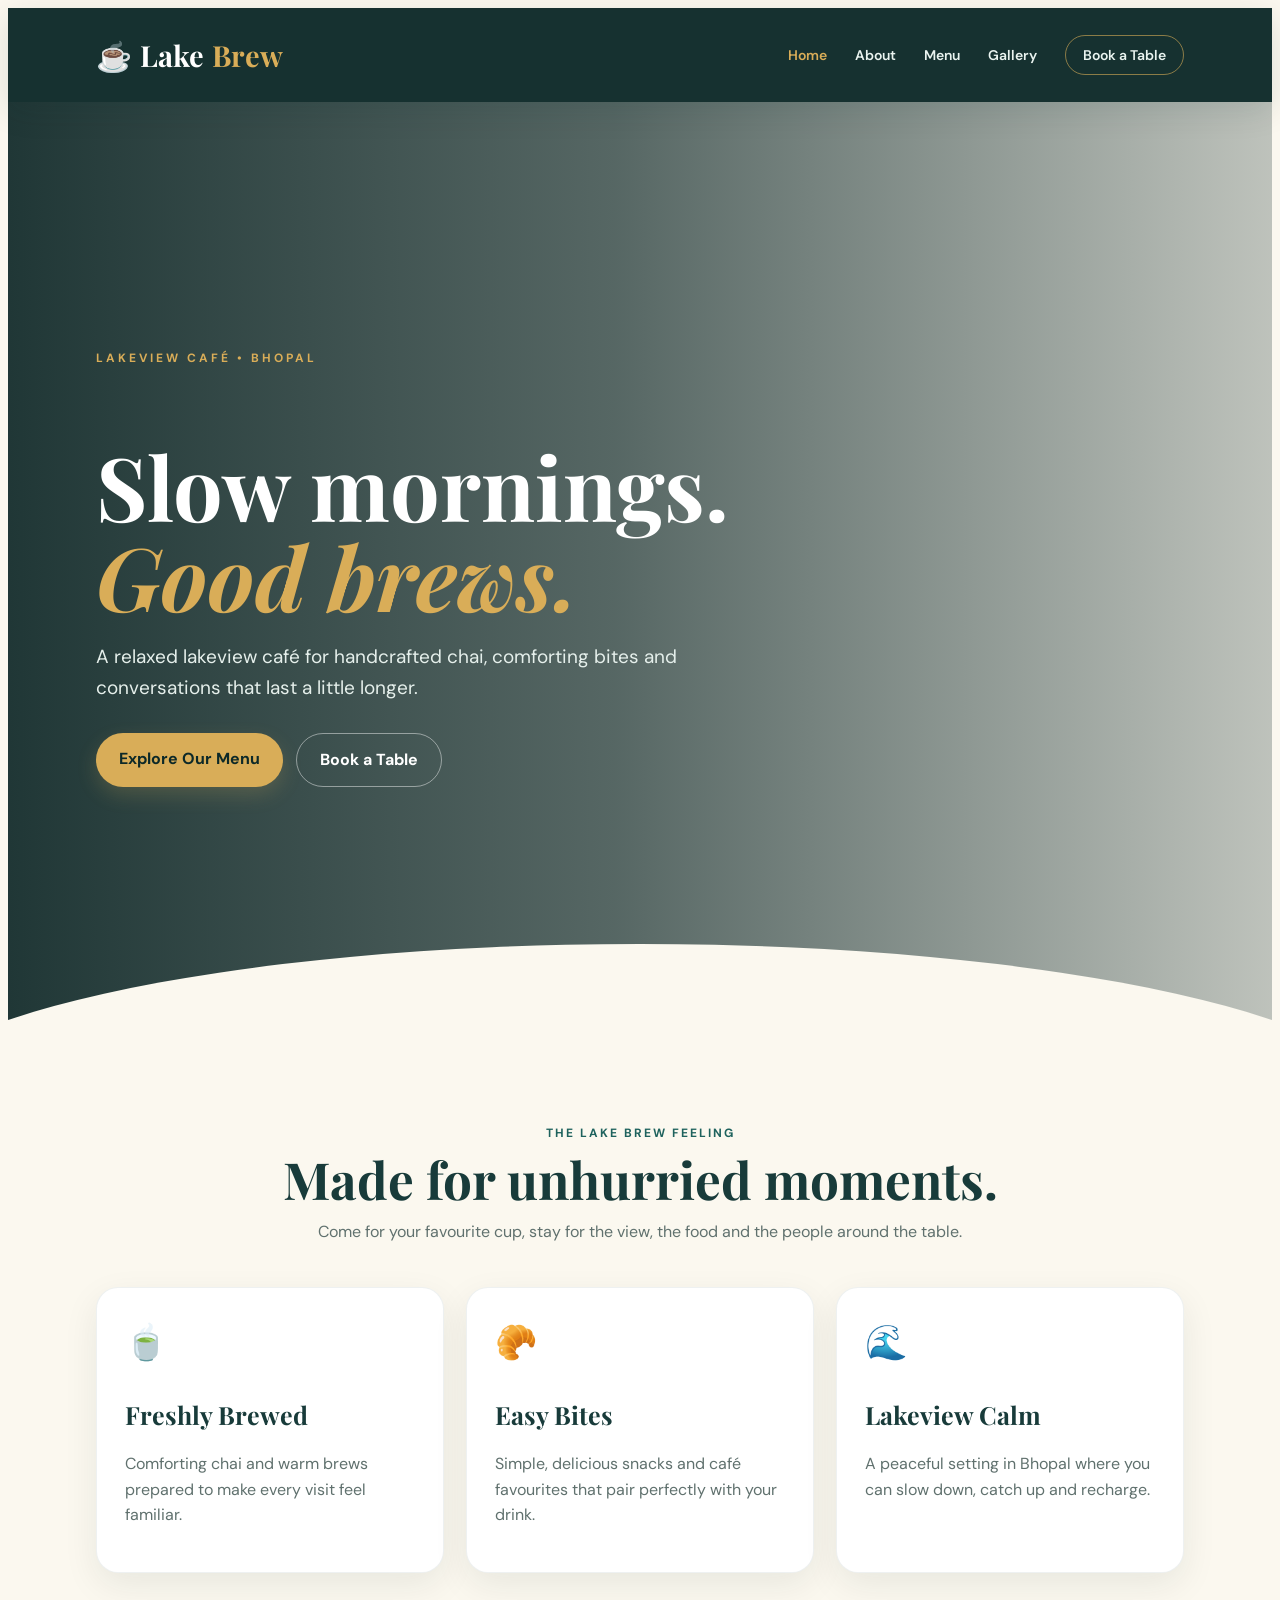
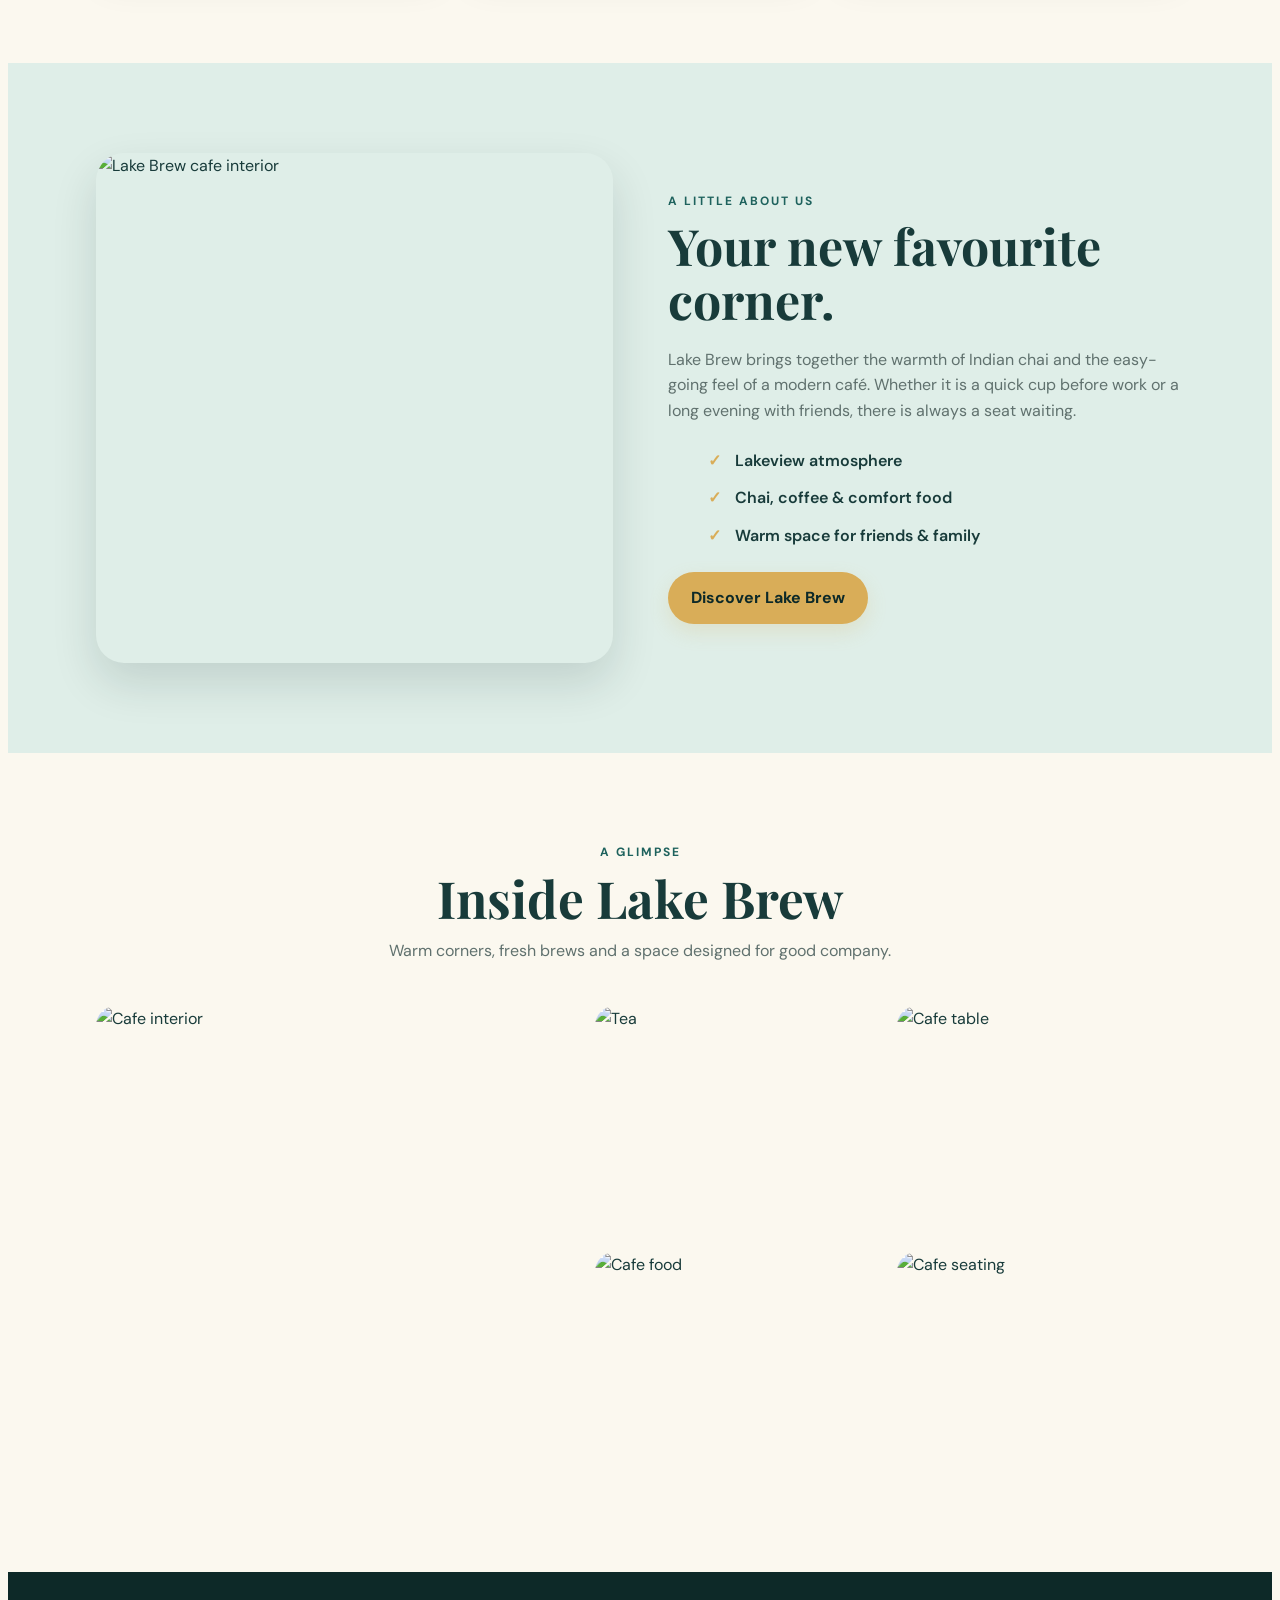
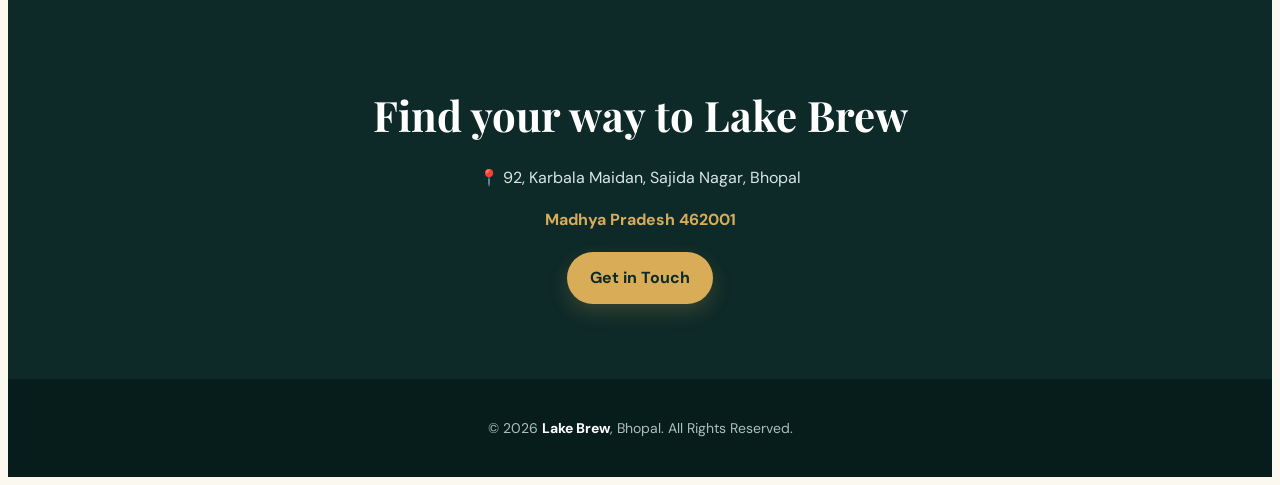
==== index.html @ 7041445d "Add files via upload" ====
<!DOCTYPE html> <html lang="en"> <head> <meta charset="UTF-8"> <meta name="viewport" content="width=device-width, initial-scale=1.0">
<title>Lake Brew | Bhopal</title>

<link rel="stylesheet" href="styles.css">

</head> <body>
<header>

    <a class="logo" href="index.html">
        ☕ Lake <span>Brew</span>
    </a>

    <nav>
        <ul>

            <li>
                <a class="active" href="index.html">
                    Home
                </a>
            </li>

            <li>
                <a href="about.html">
                    About
                </a>
            </li>

            <li>
                <a href="menu.html">
                    Menu
                </a>
            </li>

            <li>
                <a href="gallery.html">
                    Gallery
                </a>
            </li>

            <li>
                <a class="nav-cta" href="contact.html">
                    Book a Table
                </a>
            </li>

        </ul>
    </nav>

</header>


<!-- HERO SECTION -->

<section class="hero">

    <div class="hero-inner">

        <div class="eyebrow">
            Lakeview Café • Bhopal
        </div>

        <h1>
            Slow mornings.<br>
            <span>Good brews.</span>
        </h1>

        <p>
            A relaxed lakeview café for handcrafted chai,
            comforting bites and conversations that last
            a little longer.
        </p>

        <div class="actions">

            <a class="btn" href="menu.html">
                Explore Our Menu
            </a>

            <a class="btn secondary" href="contact.html">
                Book a Table
            </a>

        </div>

    </div>

</section>


<!-- FEATURES SECTION -->

<section class="section">

    <div class="section-head">

        <div class="kicker">
            The Lake Brew feeling
        </div>

        <h2>
            Made for unhurried moments.
        </h2>

        <p>
            Come for your favourite cup, stay for the view,
            the food and the people around the table.
        </p>

    </div>


    <div class="cards">

        <div class="card">

            <div class="icon">
                🍵
            </div>

            <h3>
                Freshly Brewed
            </h3>

            <p>
                Comforting chai and warm brews prepared
                to make every visit feel familiar.
            </p>

        </div>


        <div class="card">

            <div class="icon">
                🥐
            </div>

            <h3>
                Easy Bites
            </h3>

            <p>
                Simple, delicious snacks and café favourites
                that pair perfectly with your drink.
            </p>

        </div>


        <div class="card">

            <div class="icon">
                🌊
            </div>

            <h3>
                Lakeview Calm
            </h3>

            <p>
                A peaceful setting in Bhopal where you can
                slow down, catch up and recharge.
            </p>

        </div>

    </div>

</section>


<!-- ABOUT SECTION -->

<section class="section alt">

    <div class="split">

        <img
            class="split-img"
            src="https://images.unsplash.com/photo-1501339847302-ac426a4a7cbb?auto=format&fit=crop&w=1200&q=90"
            alt="Lake Brew cafe interior"
        >

        <div>

            <div class="kicker">
                A little about us
            </div>

            <h2>
                Your new favourite corner.
            </h2>

            <p>
                Lake Brew brings together the warmth of Indian chai
                and the easy-going feel of a modern café. Whether it
                is a quick cup before work or a long evening with
                friends, there is always a seat waiting.
            </p>

            <ul class="ticks">

                <li>
                    Lakeview atmosphere
                </li>

                <li>
                    Chai, coffee & comfort food
                </li>

                <li>
                    Warm space for friends & family
                </li>

            </ul>

            <a class="btn" href="about.html">
                Discover Lake Brew
            </a>

        </div>

    </div>

</section>


<!-- GALLERY SECTION -->

<section class="section">

    <div class="section-head">

        <div class="kicker">
            A glimpse
        </div>

        <h2>
            Inside Lake Brew
        </h2>

        <p>
            Warm corners, fresh brews and a space designed
            for good company.
        </p>

    </div>


    <div class="gallery-grid">

        <a class="item" href="gallery.html">

            <img
                src="https://images.unsplash.com/photo-1554118811-1e0d58224f24?auto=format&fit=crop&w=1000&q=90"
                alt="Cafe interior"
            >

        </a>


        <a class="item" href="gallery.html">

            <img
                src="https://images.unsplash.com/photo-1509042239860-f550ce710b93?auto=format&fit=crop&w=900&q=90"
                alt="Tea"
            >

        </a>


        <a class="item" href="gallery.html">

            <img
                src="https://images.unsplash.com/photo-1511081692775-05d0f180a065?auto=format&fit=crop&w=900&q=90"
                alt="Cafe table"
            >

        </a>


        <a class="item" href="gallery.html">

            <img
                src="https://images.unsplash.com/photo-1556745757-8d76bdb6984b?auto=format&fit=crop&w=900&q=90"
                alt="Cafe food"
            >

        </a>


        <a class="item" href="gallery.html">

            <img
                src="https://images.unsplash.com/photo-1517248135467-4c7edcad34c4?auto=format&fit=crop&w=900&q=90"
                alt="Cafe seating"
            >

        </a>

    </div>

</section>


<!-- LOCATION SECTION -->

<section class="location">

    <h2>
        Find your way to Lake Brew
    </h2>

    <p>
        📍 92, Karbala Maidan, Sajida Nagar, Bhopal
    </p>

    <p class="address">
        Madhya Pradesh 462001
    </p>

    <a class="btn" href="contact.html">
        Get in Touch
    </a>

</section>


<!-- FOOTER -->

<footer>

    <p>
        © 2026 <strong>Lake Brew</strong>, Bhopal.
        All Rights Reserved.
    </p>

</footer>

</body> </html>
---- styles.css ----
@import url('https://fonts.googleapis.com/css2?family=DM+Sans:wght@400;500;600;700&family=Playfair+Display:wght@500;600;700&display=swap');

/* =========================================
GLOBAL
========================================= */

{
margin: 0;
padding: 0;
box-sizing: border-box;
}

:root {
--ink: #183b3a;
--deep: #0d2928;
--teal: #1e625d;
--mint: #dfeee8;
--cream: #fbf8ef;
--gold: #d9ad58;
--white: #fff;
--muted: #60716e;
}

html {
scroll-behavior: smooth;
}

body {
font-family: 'DM Sans', sans-serif;
color: var(--ink);
background: var(--cream);
line-height: 1.6;
}

a {
text-decoration: none;
color: inherit;
}

img {
display: block;
width: 100%;
}

/* =========================================
HEADER
========================================= */

header {
position: sticky;
top: 0;
z-index: 1000;

background: rgba(13, 41, 40, 0.96);
backdrop-filter: blur(12px);

display: flex;
align-items: center;
justify-content: space-between;

padding: 18px 7%;

box-shadow: 0 8px 30px rgba(13, 41, 40, 0.12);


}

.logo {
font-family: 'Playfair Display', serif;
font-size: 29px;
font-weight: 700;
color: #fff;
letter-spacing: 0.2px;
}

.logo span {
color: var(--gold);
}

/* =========================================
NAVIGATION
========================================= */

nav ul {
list-style: none;
display: flex;
gap: 28px;
align-items: center;
}

nav a {
color: #eaf4f0;
font-weight: 600;
font-size: 14px;
}

nav a:hover,
nav a.active {
color: var(--gold);
}

.nav-cta {
padding: 10px 17px;
border: 1px solid rgba(217, 173, 88, 0.6);
border-radius: 999px;
}

/* =========================================
BUTTONS
========================================= */

.btn {
display: inline-block;

background: var(--gold);
color: var(--deep);

padding: 13px 23px;
border-radius: 999px;

font-weight: 700;

transition: 0.25s;

box-shadow: 0 8px 20px rgba(217, 173, 88, 0.2);


}

.btn:hover {
transform: translateY(-2px);

box-shadow: 0 12px 25px rgba(217, 173, 88, 0.3);


}

.btn.secondary {
background: transparent;
color: #fff;

border: 1px solid rgba(255, 255, 255, 0.45);

box-shadow: none;


}

/* =========================================
HERO
========================================= */

.hero {
min-height: 88vh;

display: flex;
align-items: center;

padding: 70px 7%;

position: relative;
overflow: hidden;

background:
    linear-gradient(
        90deg,
        rgba(8, 34, 34, 0.9) 0%,
        rgba(8, 34, 34, 0.68) 48%,
        rgba(8, 34, 34, 0.25) 100%
    ),
    url('https://images.unsplash.com/photo-1506744038136-46273834b3fb?auto=format&fit=crop&w=2000&q=90')
    center / cover;

color: #fff;


}

.hero:after {
content: '';

position: absolute;
inset: auto -10% -80px;

height: 170px;

background: var(--cream);

border-radius: 50% 50% 0 0 / 100% 100% 0 0;


}

.hero-inner {
max-width: 1200px;
width: 100%;

margin: auto;

position: relative;
z-index: 1;


}

.eyebrow {
text-transform: uppercase;
letter-spacing: 3px;

font-size: 12px;
font-weight: 700;

color: var(--gold);

margin-bottom: 14px;


}

.hero h1 {
font-family: 'Playfair Display', serif;

font-size: clamp(52px, 7vw, 88px);
line-height: 1.02;

max-width: 760px;

margin-bottom: 22px;


}

.hero h1 span {
color: var(--gold);
font-style: italic;
}

.hero p {
max-width: 620px;

font-size: 19px;

color: #e5efeb;

margin-bottom: 30px;


}

.actions {
display: flex;
gap: 13px;
flex-wrap: wrap;
}

/* =========================================
SECTIONS
========================================= */

.section {
padding: 90px 7%;
}

.section.alt {
background: var(--mint);
}

.section-head {
max-width: 1200px;

margin: 0 auto 42px;

text-align: center;


}

.kicker {
color: var(--teal);

font-weight: 700;

text-transform: uppercase;
letter-spacing: 2px;

font-size: 12px;


}

.section h2 {
font-family: 'Playfair Display', serif;

font-size: clamp(34px, 4vw, 52px);

line-height: 1.1;

margin: 8px 0 12px;


}

.section-head p {
color: var(--muted);

max-width: 650px;

margin: auto;


}

/* =========================================
CARDS
========================================= */

.cards {
max-width: 1200px;

margin: auto;

display: grid;

grid-template-columns: repeat(3, 1fr);

gap: 22px;


}

.card {
background: #fff;

border-radius: 22px;

padding: 28px;

box-shadow: 0 12px 35px rgba(13, 41, 40, 0.08);

border: 1px solid rgba(24, 59, 58, 0.07);


}

.icon {
font-size: 34px;

margin-bottom: 14px;


}

.card h3 {
font-family: 'Playfair Display', serif;

font-size: 25px;

margin-bottom: 8px;


}

.card p {
color: var(--muted);
}

/* =========================================
ABOUT / SPLIT SECTION
========================================= */

.split {
max-width: 1200px;

margin: auto;

display: grid;

grid-template-columns: 1fr 1fr;

gap: 55px;

align-items: center;


}

.split-img {
height: 510px;

object-fit: cover;

border-radius: 28px;

box-shadow: 0 20px 45px rgba(13, 41, 40, 0.14);


}

.split h2 {
font-family: 'Playfair Display', serif;

font-size: 50px;

line-height: 1.08;

margin: 8px 0 20px;


}

.split p {
color: var(--muted);

margin-bottom: 18px;


}

.ticks {
list-style: none;

margin: 24px 0;


}

.ticks li {
margin: 12px 0;

font-weight: 600;


}

.ticks li:before {
content: '✓';

color: var(--gold);

font-weight: 900;

margin-right: 10px;


}

/* =========================================
GALLERY
========================================= */

.gallery-grid {
max-width: 1200px;

margin: auto;

display: grid;

grid-template-columns: 1.35fr 0.8fr 0.8fr;

grid-template-rows: 230px 230px;

gap: 16px;


}

.gallery-grid .item {
overflow: hidden;

border-radius: 20px;


}

.gallery-grid .item:first-child {
grid-row: 1 / 3;
}

.gallery-grid img {
height: 100%;

object-fit: cover;

transition: 0.5s;


}

.gallery-grid .item:hover img {
transform: scale(1.05);
}

/* =========================================
LOCATION
========================================= */

.location {
padding: 75px 7%;

background: var(--deep);

color: #fff;

text-align: center;


}

.location h2 {
font-family: 'Playfair Display', serif;

font-size: 42px;

margin-bottom: 12px;


}

.location p {
color: #d8e7e2;
}

.location .address {
color: var(--gold);

font-weight: 700;

margin: 8px 0 20px;


}

/* =========================================
PAGE HERO
========================================= */

.page-hero {
padding: 100px 7%;

text-align: center;

color: #fff;

background:
    linear-gradient(
        rgba(13, 41, 40, 0.8),
        rgba(13, 41, 40, 0.8)
    ),
    url('https://images.unsplash.com/photo-1470252649378-9c29740c9fa8?auto=format&fit=crop&w=1800&q=90')
    center / cover;


}

.page-hero h1 {
font-family: 'Playfair Display', serif;

font-size: 62px;

line-height: 1.05;


}

.page-hero h1 span {
color: var(--gold);
}

.page-hero p {
margin-top: 12px;

color: #dce9e5;


}

/* =========================================
MENU
========================================= */

.menu-grid {
max-width: 1000px;

margin: auto;

display: grid;

grid-template-columns: repeat(2, 1fr);

gap: 18px;


}

.menu-item {
background: #fff;

border-radius: 18px;

padding: 22px 24px;

display: flex;

justify-content: space-between;

gap: 20px;

border: 1px solid rgba(24, 59, 58, 0.08);


}

.menu-item h3 {
font-family: 'Playfair Display', serif;

font-size: 22px;


}

.menu-item p {
color: var(--muted);

font-size: 14px;


}

.price {
font-weight: 800;

color: var(--teal);

white-space: nowrap;


}

/* =========================================
CONTACT
========================================= */

.contact-wrap {
max-width: 1050px;

margin: auto;

display: grid;

grid-template-columns: 0.8fr 1.2fr;

gap: 25px;


}

.contact-info,
.form-box {
background: #fff;

border-radius: 24px;

padding: 34px;

box-shadow: 0 12px 35px rgba(13, 41, 40, 0.08);


}

.contact-info {
background: var(--deep);

color: #fff;


}

.contact-info h2 {
font-family: 'Playfair Display', serif;

font-size: 38px;

margin-bottom: 15px;


}

.contact-info p {
color: #d9e8e3;

margin-bottom: 22px;


}

.contact-line {
padding: 16px 0;

border-top: 1px solid rgba(255, 255, 255, 0.12);


}

.contact-line strong {
display: block;

color: var(--gold);

font-size: 13px;

text-transform: uppercase;

letter-spacing: 1px;


}

/* =========================================
CONTACT FORM
========================================= */

.form-box h2 {
font-family: 'Playfair Display', serif;

font-size: 36px;

margin-bottom: 20px;


}

.contact-form label {
display: block;

font-weight: 700;

font-size: 14px;

margin: 0 0 6px;


}

.contact-form input,
.contact-form textarea {
width: 100%;

padding: 13px 14px;

border: 1px solid #d6e0dc;

border-radius: 12px;

margin-bottom: 17px;

font: inherit;

outline: none;

background: #fbfcfb;


}

.contact-form input:focus,
.contact-form textarea:focus {
border-color: var(--teal);

box-shadow: 0 0 0 3px rgba(30, 98, 93, 0.1);


}

.contact-form textarea {
height: 145px;

resize: vertical;


}

.contact-form button {
width: 100%;

border: 0;

cursor: pointer;

font: inherit;


}

/* =========================================
FOOTER
========================================= */

footer {
background: #071d1c;

color: #aac0bb;

text-align: center;

padding: 24px 7%;

font-size: 14px;


}

footer strong {
color: #fff;
}

/* =========================================
TABLET / SMALL DESKTOP
========================================= */

@media (max-width: 850px) {

header {
    flex-direction: column;

    gap: 12px;

    padding: 15px 5%;
}

nav ul {
    gap: 15px;

    flex-wrap: wrap;

    justify-content: center;
}

.hero {
    min-height: 78vh;

    padding: 65px 6%;
}

.hero h1 {
    font-size: 54px;
}

.section,
.location {
    padding: 65px 6%;
}

.cards,
.split,
.contact-wrap {
    grid-template-columns: 1fr;
}

.split-img {
    height: 360px;
}

.gallery-grid {
    grid-template-columns: 1fr 1fr;

    grid-template-rows:
        220px
        180px
        180px;
}

.gallery-grid .item:first-child {
    grid-row: 1 / 3;
}

.menu-grid {
    grid-template-columns: 1fr;
}

.page-hero {
    padding: 75px 6%;
}

.page-hero h1 {
    font-size: 48px;
}


}

/* =========================================
MOBILE
========================================= */

@media (max-width: 560px) {

.logo {
    font-size: 25px;
}

.hero h1 {
    font-size: 45px;
}

.hero p {
    font-size: 17px;
}

.actions {
    flex-direction: column;

    align-items: flex-start;
}

.gallery-grid {
    display: grid;

    grid-template-columns: 1fr;

    grid-template-rows:
        260px
        repeat(4, 190px);
}

.gallery-grid .item:first-child {
    grid-row: auto;
}

.nav-cta {
    padding: 8px 12px;
}


}
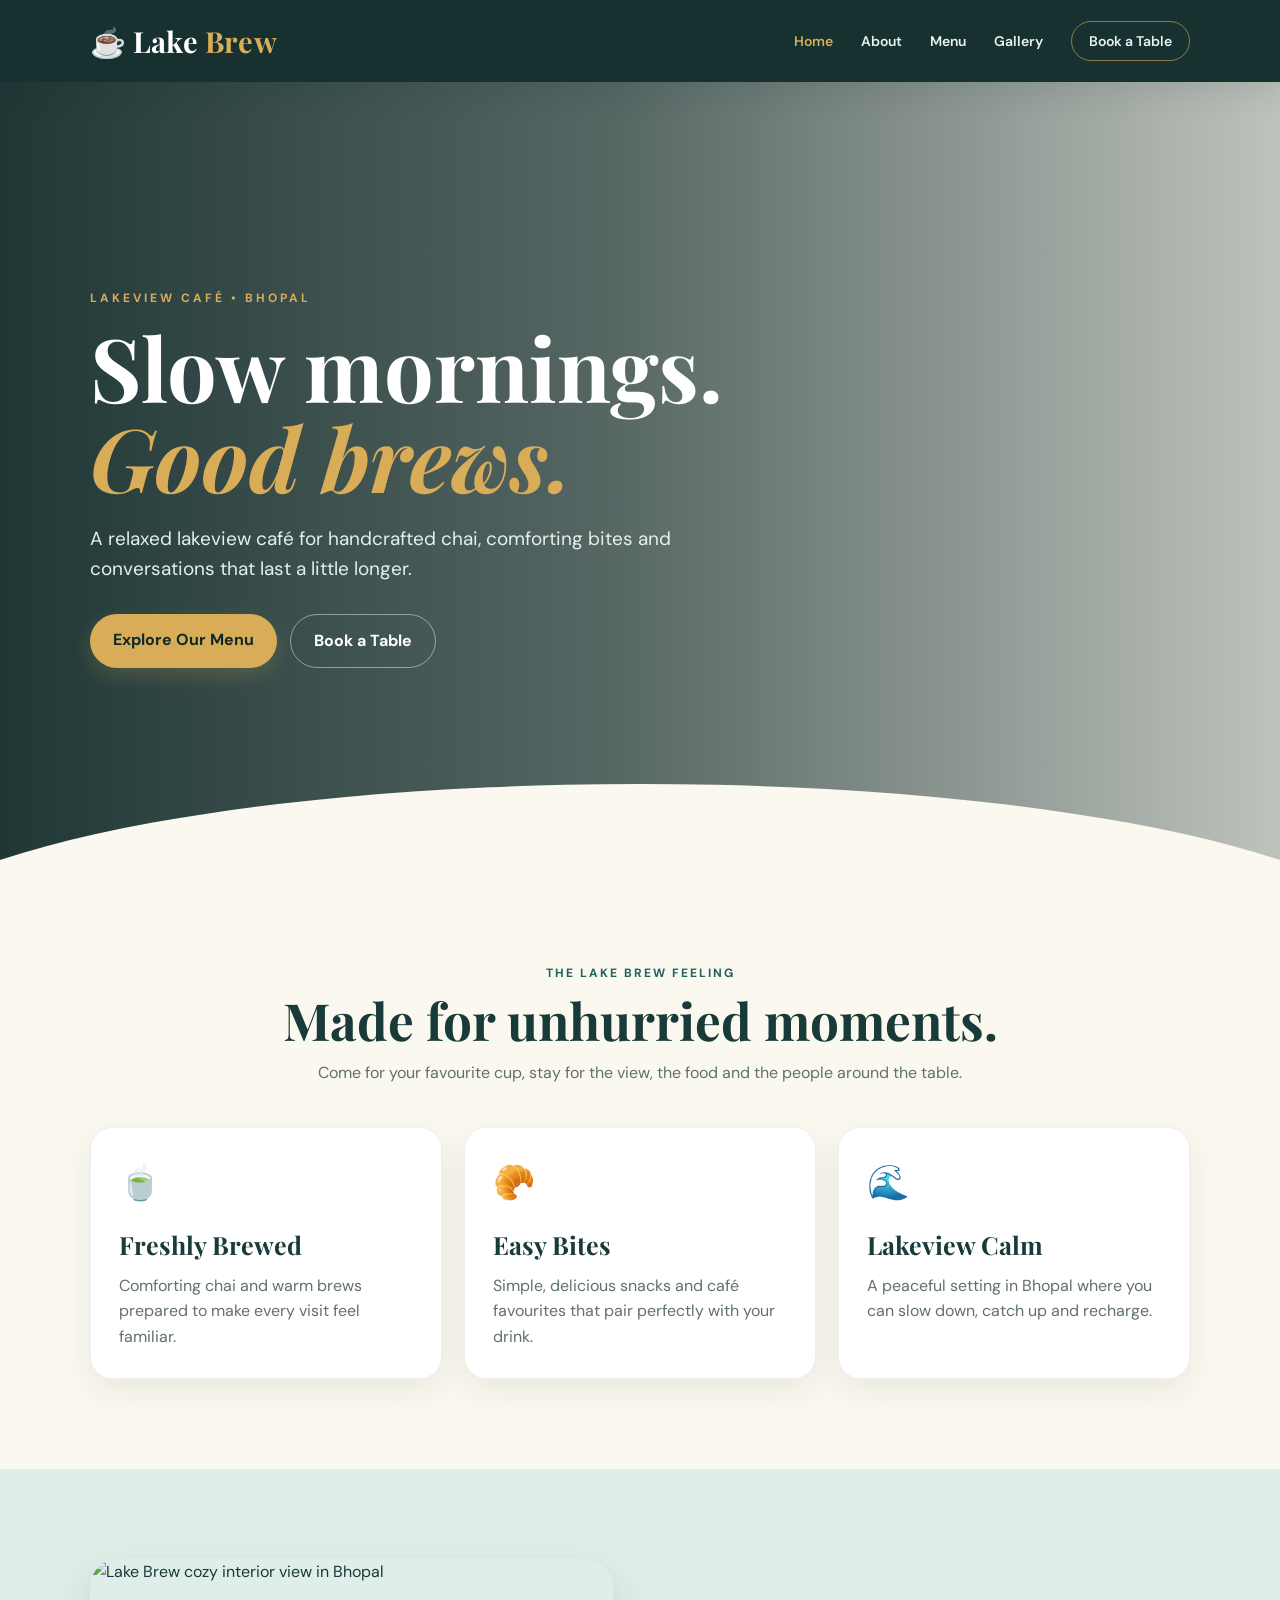
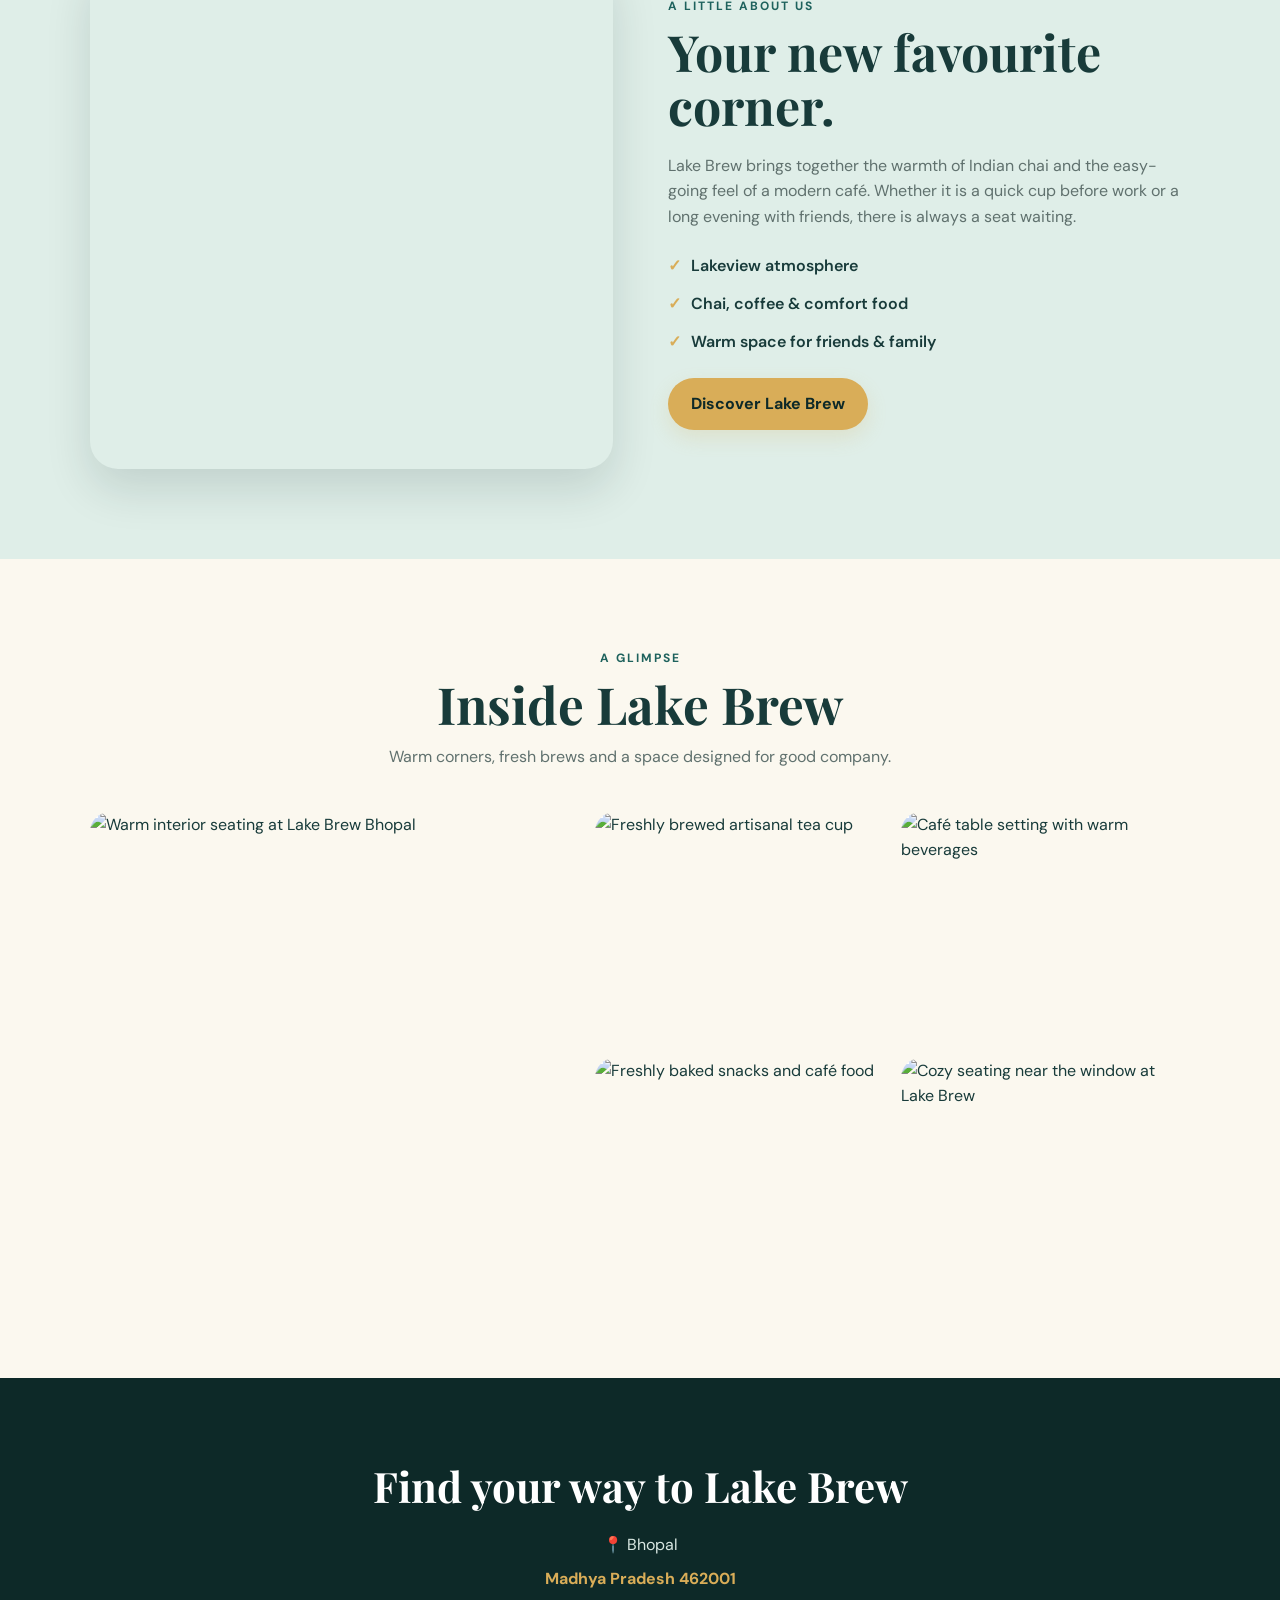
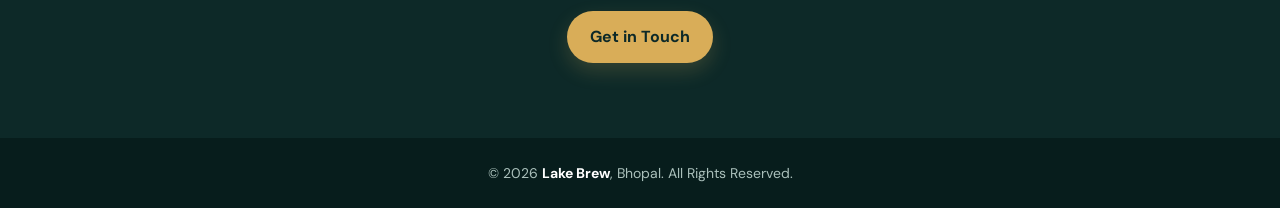
==== commit 62e3411c: "Add files via upload" ====
--- a/index.html
+++ b/index.html
@@ -1,340 +1,171 @@
-<!DOCTYPE html> <html lang="en"> <head> <meta charset="UTF-8"> <meta name="viewport" content="width=device-width, initial-scale=1.0">
-<title>Lake Brew | Bhopal</title>
+<!DOCTYPE html>
+<html lang="en">
+<head>
+    <meta charset="UTF-8">
+    <meta name="viewport" content="width=device-width, initial-scale=1.0">
+    <title>Lake Brew | Lakeview Café & Chai in Bhopal</title>
+    
+    <!-- Primary SEO Meta Tags -->
+    <meta name="description" content="Lake Brew is a relaxed lakeview café in Bhopal offering handcrafted chai, specialty coffee, comforting food, and peaceful scenic views. Visit us today!">
+    <meta name="keywords" content="Lake Brew, Bhopal Cafe, Lakeview Cafe Bhopal, Chai Bhopal, Coffee Shop Bhopal">
+    <meta name="author" content="Lake Brew">
 
-<link rel="stylesheet" href="styles.css">
+    <!-- Open Graph / Facebook / WhatsApp -->
+    <meta property="og:type" content="website">
+    <meta property="og:url" content="https://lakebrew.in/">
+    <meta property="og:title" content="Lake Brew | Lakeview Café & Chai in Bhopal">
+    <meta property="og:description" content="Slow mornings. Good brews. Experience handcrafted chai, gourmet bites, and peaceful lake views in Bhopal.">
+    <meta property="og:image" content="https://images.unsplash.com/photo-1506744038136-46273834b3fb?auto=format&fit=crop&w=1200&q=90">
 
-</head> <body>
+    <!-- Twitter -->
+    <meta property="twitter:card" content="summary_large_image">
+    <meta property="twitter:url" content="https://lakebrew.in/">
+    <meta property="twitter:title" content="Lake Brew | Lakeview Café in Bhopal">
+    <meta property="twitter:description" content="Slow mornings. Good brews. Experience handcrafted chai, gourmet bites, and peaceful lake views in Bhopal.">
+    <meta property="twitter:image" content="https://images.unsplash.com/photo-1506744038136-46273834b3fb?auto=format&fit=crop&w=1200&q=90">
+
+    <link rel="stylesheet" href="styles.css">
+
+    <!-- Schema.org JSON-LD -->
+    <script type="application/ld+json">
+    {
+      "@context": "https://schema.org",
+      "@type": "CafeOrCoffeeShop",
+      "name": "Lake Brew",
+      "image": "https://images.unsplash.com/photo-1506744038136-46273834b3fb",
+      "address": {
+        "@type": "PostalAddress",
+        "streetAddress": "Lakeview Road",
+        "addressLocality": "Bhopal",
+        "addressRegion": "Madhya Pradesh",
+        "postalCode": "462001",
+        "addressCountry": "IN"
+      },
+      "geo": {
+        "@type": "GeoCoordinates",
+        "latitude": "23.2599",
+        "longitude": "77.4126"
+      },
+      "url": "https://lakebrew.in",
+      "telephone": "+91-9876543210",
+      "openingHoursSpecification": [
+        {
+          "@type": "OpeningHoursSpecification",
+          "dayOfWeek": ["Monday", "Tuesday", "Wednesday", "Thursday", "Friday", "Saturday", "Sunday"],
+          "opens": "10:00",
+          "closes": "22:00"
+        }
+      ],
+      "priceRange": "₹₹"
+    }
+    </script>
+</head>
+<body>
+
 <header>
+    <a class="logo" href="index.html">☕ Lake <span>Brew</span></a>
 
-    <a class="logo" href="index.html">
-        ☕ Lake <span>Brew</span>
-    </a>
+    <button class="nav-toggle" id="navToggle" type="button" aria-label="Toggle navigation menu" aria-expanded="false" aria-controls="navMenu">
+        <span></span>
+        <span></span>
+        <span></span>
+    </button>
 
-    <nav>
+    <nav id="navMenu">
         <ul>
-
-            <li>
-                <a class="active" href="index.html">
-                    Home
-                </a>
-            </li>
-
-            <li>
-                <a href="about.html">
-                    About
-                </a>
-            </li>
-
-            <li>
-                <a href="menu.html">
-                    Menu
-                </a>
-            </li>
-
-            <li>
-                <a href="gallery.html">
-                    Gallery
-                </a>
-            </li>
-
-            <li>
-                <a class="nav-cta" href="contact.html">
-                    Book a Table
-                </a>
-            </li>
-
+            <li><a class="active" href="index.html">Home</a></li>
+            <li><a href="about.html">About</a></li>
+            <li><a href="menu.html">Menu</a></li>
+            <li><a href="gallery.html">Gallery</a></li>
+            <li><a class="nav-cta" href="contact.html">Book a Table</a></li>
         </ul>
     </nav>
-
 </header>
 
+<main>
+    <section class="hero">
+        <div class="hero-inner">
+            <div class="eyebrow">Lakeview Café • Bhopal</div>
+            <h1>Slow mornings.<br><span>Good brews.</span></h1>
+            <p>A relaxed lakeview café for handcrafted chai, comforting bites and conversations that last a little longer.</p>
+            <div class="actions">
+                <a class="btn" href="menu.html">Explore Our Menu</a>
+                <a class="btn secondary" href="contact.html">Book a Table</a>
+            </div>
+        </div>
+    </section>
 
-<!-- HERO SECTION -->
-
-<section class="hero">
-
-    <div class="hero-inner">
-
-        <div class="eyebrow">
-            Lakeview Café • Bhopal
+    <section class="section">
+        <div class="section-head">
+            <div class="kicker">The Lake Brew feeling</div>
+            <h2>Made for unhurried moments.</h2>
+            <p>Come for your favourite cup, stay for the view, the food and the people around the table.</p>
         </div>
 
-        <h1>
-            Slow mornings.<br>
-            <span>Good brews.</span>
-        </h1>
+        <div class="cards">
+            <div class="card">
+                <div class="icon">🍵</div>
+                <h3>Freshly Brewed</h3>
+                <p>Comforting chai and warm brews prepared to make every visit feel familiar.</p>
+            </div>
+            <div class="card">
+                <div class="icon">🥐</div>
+                <h3>Easy Bites</h3>
+                <p>Simple, delicious snacks and café favourites that pair perfectly with your drink.</p>
+            </div>
+            <div class="card">
+                <div class="icon">🌊</div>
+                <h3>Lakeview Calm</h3>
+                <p>A peaceful setting in Bhopal where you can slow down, catch up and recharge.</p>
+            </div>
+        </div>
+    </section>
 
-        <p>
-            A relaxed lakeview café for handcrafted chai,
-            comforting bites and conversations that last
-            a little longer.
-        </p>
+    <section class="section alt">
+        <div class="split">
+            <img class="split-img" src="https://images.unsplash.com/photo-1501339847302-ac426a4a7cbb?auto=format&fit=crop&w=1200&q=90" alt="Lake Brew cozy interior view in Bhopal">
+            <div>
+                <div class="kicker">A little about us</div>
+                <h2>Your new favourite corner.</h2>
+                <p>Lake Brew brings together the warmth of Indian chai and the easy-going feel of a modern café. Whether it is a quick cup before work or a long evening with friends, there is always a seat waiting.</p>
+                <ul class="ticks">
+                    <li>Lakeview atmosphere</li>
+                    <li>Chai, coffee & comfort food</li>
+                    <li>Warm space for friends & family</li>
+                </ul>
+                <a class="btn" href="about.html">Discover Lake Brew</a>
+            </div>
+        </div>
+    </section>
 
-        <div class="actions">
-
-            <a class="btn" href="menu.html">
-                Explore Our Menu
-            </a>
-
-            <a class="btn secondary" href="contact.html">
-                Book a Table
-            </a>
-
+    <section class="section">
+        <div class="section-head">
+            <div class="kicker">A glimpse</div>
+            <h2>Inside Lake Brew</h2>
+            <p>Warm corners, fresh brews and a space designed for good company.</p>
         </div>
 
-    </div>
+        <div class="gallery-grid">
+            <a class="item" href="gallery.html"><img src="https://images.unsplash.com/photo-1554118811-1e0d58224f24?auto=format&fit=crop&w=1000&q=90" alt="Warm interior seating at Lake Brew Bhopal"></a>
+            <a class="item" href="gallery.html"><img src="https://images.unsplash.com/photo-1509042239860-f550ce710b93?auto=format&fit=crop&w=900&q=90" alt="Freshly brewed artisanal tea cup"></a>
+            <a class="item" href="gallery.html"><img src="https://images.unsplash.com/photo-1511081692775-05d0f180a065?auto=format&fit=crop&w=900&q=90" alt="Café table setting with warm beverages"></a>
+            <a class="item" href="gallery.html"><img src="https://images.unsplash.com/photo-1556745757-8d76bdb6984b?auto=format&fit=crop&w=900&q=90" alt="Freshly baked snacks and café food"></a>
+            <a class="item" href="gallery.html"><img src="https://images.unsplash.com/photo-1517248135467-4c7edcad34c4?auto=format&fit=crop&w=900&q=90" alt="Cozy seating near the window at Lake Brew"></a>
+        </div>
+    </section>
 
-</section>
-
-
-<!-- FEATURES SECTION -->
-
-<section class="section">
-
-    <div class="section-head">
-
-        <div class="kicker">
-            The Lake Brew feeling
-        </div>
-
-        <h2>
-            Made for unhurried moments.
-        </h2>
-
-        <p>
-            Come for your favourite cup, stay for the view,
-            the food and the people around the table.
-        </p>
-
-    </div>
-
-
-    <div class="cards">
-
-        <div class="card">
-
-            <div class="icon">
-                🍵
-            </div>
-
-            <h3>
-                Freshly Brewed
-            </h3>
-
-            <p>
-                Comforting chai and warm brews prepared
-                to make every visit feel familiar.
-            </p>
-
-        </div>
-
-
-        <div class="card">
-
-            <div class="icon">
-                🥐
-            </div>
-
-            <h3>
-                Easy Bites
-            </h3>
-
-            <p>
-                Simple, delicious snacks and café favourites
-                that pair perfectly with your drink.
-            </p>
-
-        </div>
-
-
-        <div class="card">
-
-            <div class="icon">
-                🌊
-            </div>
-
-            <h3>
-                Lakeview Calm
-            </h3>
-
-            <p>
-                A peaceful setting in Bhopal where you can
-                slow down, catch up and recharge.
-            </p>
-
-        </div>
-
-    </div>
-
-</section>
-
-
-<!-- ABOUT SECTION -->
-
-<section class="section alt">
-
-    <div class="split">
-
-        <img
-            class="split-img"
-            src="https://images.unsplash.com/photo-1501339847302-ac426a4a7cbb?auto=format&fit=crop&w=1200&q=90"
-            alt="Lake Brew cafe interior"
-        >
-
-        <div>
-
-            <div class="kicker">
-                A little about us
-            </div>
-
-            <h2>
-                Your new favourite corner.
-            </h2>
-
-            <p>
-                Lake Brew brings together the warmth of Indian chai
-                and the easy-going feel of a modern café. Whether it
-                is a quick cup before work or a long evening with
-                friends, there is always a seat waiting.
-            </p>
-
-            <ul class="ticks">
-
-                <li>
-                    Lakeview atmosphere
-                </li>
-
-                <li>
-                    Chai, coffee & comfort food
-                </li>
-
-                <li>
-                    Warm space for friends & family
-                </li>
-
-            </ul>
-
-            <a class="btn" href="about.html">
-                Discover Lake Brew
-            </a>
-
-        </div>
-
-    </div>
-
-</section>
-
-
-<!-- GALLERY SECTION -->
-
-<section class="section">
-
-    <div class="section-head">
-
-        <div class="kicker">
-            A glimpse
-        </div>
-
-        <h2>
-            Inside Lake Brew
-        </h2>
-
-        <p>
-            Warm corners, fresh brews and a space designed
-            for good company.
-        </p>
-
-    </div>
-
-
-    <div class="gallery-grid">
-
-        <a class="item" href="gallery.html">
-
-            <img
-                src="https://images.unsplash.com/photo-1554118811-1e0d58224f24?auto=format&fit=crop&w=1000&q=90"
-                alt="Cafe interior"
-            >
-
-        </a>
-
-
-        <a class="item" href="gallery.html">
-
-            <img
-                src="https://images.unsplash.com/photo-1509042239860-f550ce710b93?auto=format&fit=crop&w=900&q=90"
-                alt="Tea"
-            >
-
-        </a>
-
-
-        <a class="item" href="gallery.html">
-
-            <img
-                src="https://images.unsplash.com/photo-1511081692775-05d0f180a065?auto=format&fit=crop&w=900&q=90"
-                alt="Cafe table"
-            >
-
-        </a>
-
-
-        <a class="item" href="gallery.html">
-
-            <img
-                src="https://images.unsplash.com/photo-1556745757-8d76bdb6984b?auto=format&fit=crop&w=900&q=90"
-                alt="Cafe food"
-            >
-
-        </a>
-
-
-        <a class="item" href="gallery.html">
-
-            <img
-                src="https://images.unsplash.com/photo-1517248135467-4c7edcad34c4?auto=format&fit=crop&w=900&q=90"
-                alt="Cafe seating"
-            >
-
-        </a>
-
-    </div>
-
-</section>
-
-
-<!-- LOCATION SECTION -->
-
-<section class="location">
-
-    <h2>
-        Find your way to Lake Brew
-    </h2>
-
-    <p>
-        📍 92, Karbala Maidan, Sajida Nagar, Bhopal
-    </p>
-
-    <p class="address">
-        Madhya Pradesh 462001
-    </p>
-
-    <a class="btn" href="contact.html">
-        Get in Touch
-    </a>
-
-</section>
-
-
-<!-- FOOTER -->
+    <section class="location">
+        <h2>Find your way to Lake Brew</h2>
+        <p>📍 Bhopal</p>
+        <p class="address">Madhya Pradesh 462001</p>
+        <a class="btn" href="contact.html">Get in Touch</a>
+    </section>
+</main>
 
 <footer>
-
-    <p>
-        © 2026 <strong>Lake Brew</strong>, Bhopal.
-        All Rights Reserved.
-    </p>
-
+    <p>© 2026 <strong>Lake Brew</strong>, Bhopal. All Rights Reserved.</p>
 </footer>
 
-</body> </html>+<script src="script.js"></script>
+</body>
+</html>
--- a/styles.css
+++ b/styles.css
@@ -1,934 +1,712 @@
 @import url('https://fonts.googleapis.com/css2?family=DM+Sans:wght@400;500;600;700&family=Playfair+Display:wght@500;600;700&display=swap');
 
 /* =========================================
-GLOBAL
-========================================= */
-
-{
-margin: 0;
-padding: 0;
-box-sizing: border-box;
+   GLOBAL RESET & BASE STYLES
+========================================= */
+*,
+*::before,
+*::after {
+    margin: 0;
+    padding: 0;
+    box-sizing: border-box;
 }
 
 :root {
---ink: #183b3a;
---deep: #0d2928;
---teal: #1e625d;
---mint: #dfeee8;
---cream: #fbf8ef;
---gold: #d9ad58;
---white: #fff;
---muted: #60716e;
+    --ink: #183b3a;
+    --deep: #0d2928;
+    --teal: #1e625d;
+    --mint: #dfeee8;
+    --cream: #fbf8ef;
+    --gold: #d9ad58;
+    --white: #fff;
+    --muted: #60716e;
 }
 
 html {
-scroll-behavior: smooth;
+    scroll-behavior: smooth;
+    max-width: 100%;
+    overflow-x: clip;
 }
 
 body {
-font-family: 'DM Sans', sans-serif;
-color: var(--ink);
-background: var(--cream);
-line-height: 1.6;
+    font-family: 'DM Sans', sans-serif;
+    color: var(--ink);
+    background: var(--cream);
+    line-height: 1.6;
+    margin: 0;
+    max-width: 100%;
+    overflow-x: clip;
 }
 
 a {
-text-decoration: none;
-color: inherit;
+    text-decoration: none;
+    color: inherit;
 }
 
 img {
-display: block;
-width: 100%;
-}
-
-/* =========================================
-HEADER
-========================================= */
-
+    display: block;
+    width: 100%;
+}
+
+/* =========================================
+   HEADER & NAVIGATION
+========================================= */
 header {
-position: sticky;
-top: 0;
-z-index: 1000;
-
-background: rgba(13, 41, 40, 0.96);
-backdrop-filter: blur(12px);
-
-display: flex;
-align-items: center;
-justify-content: space-between;
-
-padding: 18px 7%;
-
-box-shadow: 0 8px 30px rgba(13, 41, 40, 0.12);
-
-
+    position: sticky;
+    top: 0;
+    z-index: 1000;
+    background: rgba(13, 41, 40, 0.96);
+    backdrop-filter: blur(12px);
+    display: flex;
+    align-items: center;
+    justify-content: space-between;
+    padding: 18px 7%;
+    box-shadow: 0 8px 30px rgba(13, 41, 40, 0.12);
 }
 
 .logo {
-font-family: 'Playfair Display', serif;
-font-size: 29px;
-font-weight: 700;
-color: #fff;
-letter-spacing: 0.2px;
+    font-family: 'Playfair Display', serif;
+    font-size: 29px;
+    font-weight: 700;
+    color: #fff;
+    letter-spacing: 0.2px;
 }
 
 .logo span {
-color: var(--gold);
-}
-
-/* =========================================
-NAVIGATION
-========================================= */
+    color: var(--gold);
+}
 
 nav ul {
-list-style: none;
-display: flex;
-gap: 28px;
-align-items: center;
+    list-style: none;
+    display: flex;
+    gap: 28px;
+    align-items: center;
 }
 
 nav a {
-color: #eaf4f0;
-font-weight: 600;
-font-size: 14px;
+    color: #eaf4f0;
+    font-weight: 600;
+    font-size: 14px;
+    transition: color 0.2s;
 }
 
 nav a:hover,
 nav a.active {
-color: var(--gold);
+    color: var(--gold);
 }
 
 .nav-cta {
-padding: 10px 17px;
-border: 1px solid rgba(217, 173, 88, 0.6);
-border-radius: 999px;
-}
-
-/* =========================================
-BUTTONS
-========================================= */
-
+    padding: 10px 17px;
+    border: 1px solid rgba(217, 173, 88, 0.6);
+    border-radius: 999px;
+}
+
+/* Mobile Toggle Hamburger */
+.nav-toggle {
+    display: none;
+    background: transparent;
+    border: none;
+    cursor: pointer;
+    flex-direction: column;
+    gap: 5px;
+    padding: 4px;
+}
+
+.nav-toggle span {
+    display: block;
+    width: 25px;
+    height: 3px;
+    background: #fff;
+    border-radius: 2px;
+    transition: 0.3s;
+}
+
+/* =========================================
+   BUTTONS
+========================================= */
 .btn {
-display: inline-block;
-
-background: var(--gold);
-color: var(--deep);
-
-padding: 13px 23px;
-border-radius: 999px;
-
-font-weight: 700;
-
-transition: 0.25s;
-
-box-shadow: 0 8px 20px rgba(217, 173, 88, 0.2);
-
-
+    display: inline-block;
+    background: var(--gold);
+    color: var(--deep);
+    padding: 13px 23px;
+    border-radius: 999px;
+    font-weight: 700;
+    transition: 0.25s;
+    box-shadow: 0 8px 20px rgba(217, 173, 88, 0.2);
+    border: none;
+    cursor: pointer;
 }
 
 .btn:hover {
-transform: translateY(-2px);
-
-box-shadow: 0 12px 25px rgba(217, 173, 88, 0.3);
-
-
+    transform: translateY(-2px);
+    box-shadow: 0 12px 25px rgba(217, 173, 88, 0.3);
 }
 
 .btn.secondary {
-background: transparent;
-color: #fff;
-
-border: 1px solid rgba(255, 255, 255, 0.45);
-
-box-shadow: none;
-
-
-}
-
-/* =========================================
-HERO
-========================================= */
-
+    background: transparent;
+    color: #fff;
+    border: 1px solid rgba(255, 255, 255, 0.45);
+    box-shadow: none;
+}
+
+/* =========================================
+   HERO & SECTIONS
+========================================= */
 .hero {
-min-height: 88vh;
-
-display: flex;
-align-items: center;
-
-padding: 70px 7%;
-
-position: relative;
-overflow: hidden;
-
-background:
-    linear-gradient(
-        90deg,
-        rgba(8, 34, 34, 0.9) 0%,
-        rgba(8, 34, 34, 0.68) 48%,
-        rgba(8, 34, 34, 0.25) 100%
-    ),
-    url('https://images.unsplash.com/photo-1506744038136-46273834b3fb?auto=format&fit=crop&w=2000&q=90')
-    center / cover;
-
-color: #fff;
-
-
+    min-height: 88vh;
+    display: flex;
+    align-items: center;
+    padding: 70px 7%;
+    position: relative;
+    overflow: hidden;
+    background:
+        linear-gradient(
+            90deg,
+            rgba(8, 34, 34, 0.9) 0%,
+            rgba(8, 34, 34, 0.68) 48%,
+            rgba(8, 34, 34, 0.25) 100%
+        ),
+        url('https://images.unsplash.com/photo-1506744038136-46273834b3fb?auto=format&fit=crop&w=2000&q=90')
+        center / cover;
+    color: #fff;
 }
 
 .hero:after {
-content: '';
-
-position: absolute;
-inset: auto -10% -80px;
-
-height: 170px;
-
-background: var(--cream);
-
-border-radius: 50% 50% 0 0 / 100% 100% 0 0;
-
-
+    content: '';
+    position: absolute;
+    inset: auto -10% -80px;
+    height: 170px;
+    background: var(--cream);
+    border-radius: 50% 50% 0 0 / 100% 100% 0 0;
 }
 
 .hero-inner {
-max-width: 1200px;
-width: 100%;
-
-margin: auto;
-
-position: relative;
-z-index: 1;
-
-
+    max-width: 1200px;
+    width: 100%;
+    margin: auto;
+    position: relative;
+    z-index: 1;
 }
 
 .eyebrow {
-text-transform: uppercase;
-letter-spacing: 3px;
-
-font-size: 12px;
-font-weight: 700;
-
-color: var(--gold);
-
-margin-bottom: 14px;
-
-
+    text-transform: uppercase;
+    letter-spacing: 3px;
+    font-size: 12px;
+    font-weight: 700;
+    color: var(--gold);
+    margin-bottom: 14px;
 }
 
 .hero h1 {
-font-family: 'Playfair Display', serif;
-
-font-size: clamp(52px, 7vw, 88px);
-line-height: 1.02;
-
-max-width: 760px;
-
-margin-bottom: 22px;
-
-
+    font-family: 'Playfair Display', serif;
+    font-size: clamp(52px, 7vw, 88px);
+    line-height: 1.02;
+    max-width: 760px;
+    margin-bottom: 22px;
 }
 
 .hero h1 span {
-color: var(--gold);
-font-style: italic;
+    color: var(--gold);
+    font-style: italic;
 }
 
 .hero p {
-max-width: 620px;
-
-font-size: 19px;
-
-color: #e5efeb;
-
-margin-bottom: 30px;
-
-
+    max-width: 620px;
+    font-size: 19px;
+    color: #e5efeb;
+    margin-bottom: 30px;
 }
 
 .actions {
-display: flex;
-gap: 13px;
-flex-wrap: wrap;
-}
-
-/* =========================================
-SECTIONS
-========================================= */
+    display: flex;
+    gap: 13px;
+    flex-wrap: wrap;
+}
 
 .section {
-padding: 90px 7%;
+    padding: 90px 7%;
 }
 
 .section.alt {
-background: var(--mint);
+    background: var(--mint);
 }
 
 .section-head {
-max-width: 1200px;
-
-margin: 0 auto 42px;
-
-text-align: center;
-
-
+    max-width: 1200px;
+    margin: 0 auto 42px;
+    text-align: center;
 }
 
 .kicker {
-color: var(--teal);
-
-font-weight: 700;
-
-text-transform: uppercase;
-letter-spacing: 2px;
-
-font-size: 12px;
-
-
+    color: var(--teal);
+    font-weight: 700;
+    text-transform: uppercase;
+    letter-spacing: 2px;
+    font-size: 12px;
 }
 
 .section h2 {
-font-family: 'Playfair Display', serif;
-
-font-size: clamp(34px, 4vw, 52px);
-
-line-height: 1.1;
-
-margin: 8px 0 12px;
-
-
+    font-family: 'Playfair Display', serif;
+    font-size: clamp(34px, 4vw, 52px);
+    line-height: 1.1;
+    margin: 8px 0 12px;
 }
 
 .section-head p {
-color: var(--muted);
-
-max-width: 650px;
-
-margin: auto;
-
-
-}
-
-/* =========================================
-CARDS
-========================================= */
-
+    color: var(--muted);
+    max-width: 650px;
+    margin: auto;
+}
+
+/* =========================================
+   CARDS & SPLIT
+========================================= */
 .cards {
-max-width: 1200px;
-
-margin: auto;
-
-display: grid;
-
-grid-template-columns: repeat(3, 1fr);
-
-gap: 22px;
-
-
+    max-width: 1200px;
+    margin: auto;
+    display: grid;
+    grid-template-columns: repeat(3, 1fr);
+    gap: 22px;
 }
 
 .card {
-background: #fff;
-
-border-radius: 22px;
-
-padding: 28px;
-
-box-shadow: 0 12px 35px rgba(13, 41, 40, 0.08);
-
-border: 1px solid rgba(24, 59, 58, 0.07);
-
-
+    background: #fff;
+    border-radius: 22px;
+    padding: 28px;
+    box-shadow: 0 12px 35px rgba(13, 41, 40, 0.08);
+    border: 1px solid rgba(24, 59, 58, 0.07);
 }
 
 .icon {
-font-size: 34px;
-
-margin-bottom: 14px;
-
-
+    font-size: 34px;
+    margin-bottom: 14px;
 }
 
 .card h3 {
-font-family: 'Playfair Display', serif;
-
-font-size: 25px;
-
-margin-bottom: 8px;
-
-
+    font-family: 'Playfair Display', serif;
+    font-size: 25px;
+    margin-bottom: 8px;
 }
 
 .card p {
-color: var(--muted);
-}
-
-/* =========================================
-ABOUT / SPLIT SECTION
-========================================= */
+    color: var(--muted);
+}
 
 .split {
-max-width: 1200px;
-
-margin: auto;
-
-display: grid;
-
-grid-template-columns: 1fr 1fr;
-
-gap: 55px;
-
-align-items: center;
-
-
+    max-width: 1200px;
+    margin: auto;
+    display: grid;
+    grid-template-columns: 1fr 1fr;
+    gap: 55px;
+    align-items: center;
 }
 
 .split-img {
-height: 510px;
-
-object-fit: cover;
-
-border-radius: 28px;
-
-box-shadow: 0 20px 45px rgba(13, 41, 40, 0.14);
-
-
+    height: 510px;
+    object-fit: cover;
+    border-radius: 28px;
+    box-shadow: 0 20px 45px rgba(13, 41, 40, 0.14);
 }
 
 .split h2 {
-font-family: 'Playfair Display', serif;
-
-font-size: 50px;
-
-line-height: 1.08;
-
-margin: 8px 0 20px;
-
-
+    font-family: 'Playfair Display', serif;
+    font-size: 50px;
+    line-height: 1.08;
+    margin: 8px 0 20px;
 }
 
 .split p {
-color: var(--muted);
-
-margin-bottom: 18px;
-
-
+    color: var(--muted);
+    margin-bottom: 18px;
 }
 
 .ticks {
-list-style: none;
-
-margin: 24px 0;
-
-
+    list-style: none;
+    margin: 24px 0;
 }
 
 .ticks li {
-margin: 12px 0;
-
-font-weight: 600;
-
-
+    margin: 12px 0;
+    font-weight: 600;
 }
 
 .ticks li:before {
-content: '✓';
-
-color: var(--gold);
-
-font-weight: 900;
-
-margin-right: 10px;
-
-
-}
-
-/* =========================================
-GALLERY
-========================================= */
-
+    content: '✓';
+    color: var(--gold);
+    font-weight: 900;
+    margin-right: 10px;
+}
+
+/* =========================================
+   GALLERY & LIGHTBOX
+========================================= */
 .gallery-grid {
-max-width: 1200px;
-
-margin: auto;
-
-display: grid;
-
-grid-template-columns: 1.35fr 0.8fr 0.8fr;
-
-grid-template-rows: 230px 230px;
-
-gap: 16px;
-
-
+    max-width: 1200px;
+    margin: auto;
+    display: grid;
+    grid-template-columns: 1.35fr 0.8fr 0.8fr;
+    grid-template-rows: 230px 230px;
+    gap: 16px;
 }
 
 .gallery-grid .item {
-overflow: hidden;
-
-border-radius: 20px;
-
-
+    overflow: hidden;
+    border-radius: 20px;
+    cursor: pointer;
 }
 
 .gallery-grid .item:first-child {
-grid-row: 1 / 3;
+    grid-row: 1 / 3;
 }
 
 .gallery-grid img {
-height: 100%;
-
-object-fit: cover;
-
-transition: 0.5s;
-
-
+    height: 100%;
+    object-fit: cover;
+    transition: 0.5s;
 }
 
 .gallery-grid .item:hover img {
-transform: scale(1.05);
-}
-
-/* =========================================
-LOCATION
-========================================= */
-
+    transform: scale(1.05);
+}
+
+.lightbox {
+    display: none;
+    position: fixed;
+    z-index: 2000;
+    inset: 0;
+    background: rgba(0, 0, 0, 0.88);
+    backdrop-filter: blur(8px);
+    justify-content: center;
+    align-items: center;
+}
+
+.lightbox-content {
+    max-width: 85%;
+    max-height: 85%;
+    border-radius: 12px;
+    box-shadow: 0 10px 40px rgba(0,0,0,0.5);
+}
+
+.lightbox-close {
+    position: absolute;
+    top: 25px;
+    right: 35px;
+    color: #fff;
+    font-size: 40px;
+    font-weight: bold;
+    cursor: pointer;
+}
+
+/* =========================================
+   MENU PAGE & FILTERING
+========================================= */
+.menu-hero {
+    width: 100%;
+    padding: 80px 20px;
+    text-align: center;
+}
+
+.menu-filter-container {
+    width: 100%;
+    max-width: 100%;
+    padding: 28px 16px;
+    display: flex;
+    flex-wrap: wrap;
+    justify-content: center;
+    align-items: center;
+    gap: 12px;
+}
+
+.filter-btn {
+    appearance: none;
+    display: inline-flex;
+    align-items: center;
+    justify-content: center;
+    min-height: 44px;
+    padding: 12px 24px;
+    border: 1px solid var(--gold);
+    border-radius: 50px;
+    background: #fffaf3;
+    color: #3b2a1e;
+    font-family: inherit;
+    font-size: 14px;
+    font-weight: 600;
+    cursor: pointer;
+    transition: 0.2s ease;
+}
+
+.filter-btn:hover {
+    background: #f3e4c9;
+    transform: translateY(-2px);
+}
+
+.filter-btn.active {
+    background: var(--gold);
+    color: #211812;
+    border-color: var(--gold);
+}
+
+.menu-section.hidden {
+    display: none !important;
+}
+
+.menu-grid {
+    display: grid;
+    grid-template-columns: repeat(2, minmax(0, 1fr));
+    gap: 20px;
+    max-width: 1200px;
+    margin: 0 auto;
+}
+
+.menu-item {
+    display: flex;
+    justify-content: space-between;
+    align-items: flex-start;
+    gap: 16px;
+    padding: 22px;
+    background: #fffaf3;
+    border: 1px solid #eadfce;
+    border-radius: 12px;
+    transition: 0.2s ease;
+}
+
+.menu-item:hover {
+    transform: translateY(-3px);
+    box-shadow: 0 8px 24px rgba(50, 32, 18, 0.08);
+}
+
+.menu-item h3 {
+    margin: 0 0 8px;
+    color: #38261a;
+    font-size: 17px;
+}
+
+.menu-item p {
+    margin: 0;
+    color: #76695e;
+    font-size: 14px;
+}
+
+.menu-item .price {
+    flex-shrink: 0;
+    color: #a66b2b;
+    font-size: 16px;
+    font-weight: 700;
+}
+
+/* =========================================
+   CONTACT & LOCATION
+========================================= */
 .location {
-padding: 75px 7%;
-
-background: var(--deep);
-
-color: #fff;
-
-text-align: center;
-
-
+    padding: 75px 7%;
+    background: var(--deep);
+    color: #fff;
+    text-align: center;
 }
 
 .location h2 {
-font-family: 'Playfair Display', serif;
-
-font-size: 42px;
-
-margin-bottom: 12px;
-
-
+    font-family: 'Playfair Display', serif;
+    font-size: 42px;
+    margin-bottom: 12px;
 }
 
 .location p {
-color: #d8e7e2;
+    color: #d8e7e2;
 }
 
 .location .address {
-color: var(--gold);
-
-font-weight: 700;
-
-margin: 8px 0 20px;
-
-
-}
-
-/* =========================================
-PAGE HERO
-========================================= */
-
-.page-hero {
-padding: 100px 7%;
-
-text-align: center;
-
-color: #fff;
-
-background:
-    linear-gradient(
-        rgba(13, 41, 40, 0.8),
-        rgba(13, 41, 40, 0.8)
-    ),
-    url('https://images.unsplash.com/photo-1470252649378-9c29740c9fa8?auto=format&fit=crop&w=1800&q=90')
-    center / cover;
-
-
-}
-
-.page-hero h1 {
-font-family: 'Playfair Display', serif;
-
-font-size: 62px;
-
-line-height: 1.05;
-
-
-}
-
-.page-hero h1 span {
-color: var(--gold);
-}
-
-.page-hero p {
-margin-top: 12px;
-
-color: #dce9e5;
-
-
-}
-
-/* =========================================
-MENU
-========================================= */
-
-.menu-grid {
-max-width: 1000px;
-
-margin: auto;
-
-display: grid;
-
-grid-template-columns: repeat(2, 1fr);
-
-gap: 18px;
-
-
-}
-
-.menu-item {
-background: #fff;
-
-border-radius: 18px;
-
-padding: 22px 24px;
-
-display: flex;
-
-justify-content: space-between;
-
-gap: 20px;
-
-border: 1px solid rgba(24, 59, 58, 0.08);
-
-
-}
-
-.menu-item h3 {
-font-family: 'Playfair Display', serif;
-
-font-size: 22px;
-
-
-}
-
-.menu-item p {
-color: var(--muted);
-
-font-size: 14px;
-
-
-}
-
-.price {
-font-weight: 800;
-
-color: var(--teal);
-
-white-space: nowrap;
-
-
-}
-
-/* =========================================
-CONTACT
-========================================= */
+    color: var(--gold);
+    font-weight: 700;
+    margin: 8px 0 20px;
+}
 
 .contact-wrap {
-max-width: 1050px;
-
-margin: auto;
-
-display: grid;
-
-grid-template-columns: 0.8fr 1.2fr;
-
-gap: 25px;
-
-
+    max-width: 1050px;
+    margin: auto;
+    display: grid;
+    grid-template-columns: 0.8fr 1.2fr;
+    gap: 25px;
 }
 
 .contact-info,
 .form-box {
-background: #fff;
-
-border-radius: 24px;
-
-padding: 34px;
-
-box-shadow: 0 12px 35px rgba(13, 41, 40, 0.08);
-
-
+    background: #fff;
+    border-radius: 24px;
+    padding: 34px;
+    box-shadow: 0 12px 35px rgba(13, 41, 40, 0.08);
 }
 
 .contact-info {
-background: var(--deep);
-
-color: #fff;
-
-
+    background: var(--deep);
+    color: #fff;
 }
 
 .contact-info h2 {
-font-family: 'Playfair Display', serif;
-
-font-size: 38px;
-
-margin-bottom: 15px;
-
-
+    font-family: 'Playfair Display', serif;
+    font-size: 38px;
+    margin-bottom: 15px;
 }
 
 .contact-info p {
-color: #d9e8e3;
-
-margin-bottom: 22px;
-
-
+    color: #d9e8e3;
+    margin-bottom: 22px;
 }
 
 .contact-line {
-padding: 16px 0;
-
-border-top: 1px solid rgba(255, 255, 255, 0.12);
-
-
+    padding: 16px 0;
+    border-top: 1px solid rgba(255, 255, 255, 0.12);
 }
 
 .contact-line strong {
-display: block;
-
-color: var(--gold);
-
-font-size: 13px;
-
-text-transform: uppercase;
-
-letter-spacing: 1px;
-
-
-}
-
-/* =========================================
-CONTACT FORM
-========================================= */
+    display: block;
+    color: var(--gold);
+    font-size: 13px;
+    text-transform: uppercase;
+    letter-spacing: 1px;
+}
 
 .form-box h2 {
-font-family: 'Playfair Display', serif;
-
-font-size: 36px;
-
-margin-bottom: 20px;
-
-
+    font-family: 'Playfair Display', serif;
+    font-size: 36px;
+    margin-bottom: 20px;
 }
 
 .contact-form label {
-display: block;
-
-font-weight: 700;
-
-font-size: 14px;
-
-margin: 0 0 6px;
-
-
+    display: block;
+    font-weight: 700;
+    font-size: 14px;
+    margin: 0 0 6px;
 }
 
 .contact-form input,
 .contact-form textarea {
-width: 100%;
-
-padding: 13px 14px;
-
-border: 1px solid #d6e0dc;
-
-border-radius: 12px;
-
-margin-bottom: 17px;
-
-font: inherit;
-
-outline: none;
-
-background: #fbfcfb;
-
-
+    width: 100%;
+    padding: 13px 14px;
+    border: 1px solid #d6e0dc;
+    border-radius: 12px;
+    margin-bottom: 17px;
+    font: inherit;
+    outline: none;
+    background: #fbfcfb;
 }
 
 .contact-form input:focus,
 .contact-form textarea:focus {
-border-color: var(--teal);
-
-box-shadow: 0 0 0 3px rgba(30, 98, 93, 0.1);
-
-
+    border-color: var(--teal);
+    box-shadow: 0 0 0 3px rgba(30, 98, 93, 0.1);
 }
 
 .contact-form textarea {
-height: 145px;
-
-resize: vertical;
-
-
-}
-
-.contact-form button {
-width: 100%;
-
-border: 0;
-
-cursor: pointer;
-
-font: inherit;
-
-
-}
-
-/* =========================================
-FOOTER
-========================================= */
+    height: 145px;
+    resize: vertical;
+}
+
+.form-success-msg {
+    background: #e2f3ec;
+    color: #1a5e47;
+    padding: 15px;
+    border-radius: 12px;
+    margin-bottom: 20px;
+    font-weight: 600;
+}
+
+/* =========================================
+   PAGE HERO & FOOTER
+========================================= */
+.page-hero {
+    padding: 100px 7%;
+    text-align: center;
+    color: #fff;
+    background:
+        linear-gradient(
+            rgba(13, 41, 40, 0.8),
+            rgba(13, 41, 40, 0.8)
+        ),
+        url('https://images.unsplash.com/photo-1470252649378-9c29740c9fa8?auto=format&fit=crop&w=1800&q=90')
+        center / cover;
+}
+
+.page-hero h1 {
+    font-family: 'Playfair Display', serif;
+    font-size: 62px;
+    line-height: 1.05;
+}
+
+.page-hero h1 span {
+    color: var(--gold);
+}
+
+.page-hero p {
+    margin-top: 12px;
+    color: #dce9e5;
+}
 
 footer {
-background: #071d1c;
-
-color: #aac0bb;
-
-text-align: center;
-
-padding: 24px 7%;
-
-font-size: 14px;
-
-
+    background: #071d1c;
+    color: #aac0bb;
+    text-align: center;
+    padding: 24px 7%;
+    font-size: 14px;
 }
 
 footer strong {
-color: #fff;
-}
-
-/* =========================================
-TABLET / SMALL DESKTOP
-========================================= */
-
+    color: #fff;
+}
+
+/* =========================================
+   MEDIA QUERIES (RESPONSIVE)
+========================================= */
 @media (max-width: 850px) {
-
-header {
-    flex-direction: column;
-
-    gap: 12px;
-
-    padding: 15px 5%;
-}
-
-nav ul {
-    gap: 15px;
-
-    flex-wrap: wrap;
-
-    justify-content: center;
-}
-
-.hero {
-    min-height: 78vh;
-
-    padding: 65px 6%;
-}
-
-.hero h1 {
-    font-size: 54px;
-}
-
-.section,
-.location {
-    padding: 65px 6%;
-}
-
-.cards,
-.split,
-.contact-wrap {
-    grid-template-columns: 1fr;
-}
-
-.split-img {
-    height: 360px;
-}
-
-.gallery-grid {
-    grid-template-columns: 1fr 1fr;
-
-    grid-template-rows:
-        220px
-        180px
-        180px;
-}
-
-.gallery-grid .item:first-child {
-    grid-row: 1 / 3;
-}
-
-.menu-grid {
-    grid-template-columns: 1fr;
-}
-
-.page-hero {
-    padding: 75px 6%;
-}
-
-.page-hero h1 {
-    font-size: 48px;
-}
-
-
-}
-
-/* =========================================
-MOBILE
-========================================= */
+    .nav-toggle {
+        display: flex;
+    }
+
+    nav {
+        display: none;
+        width: 100%;
+        margin-top: 15px;
+    }
+
+    nav.active {
+        display: block;
+    }
+
+    nav ul {
+        flex-direction: column;
+        gap: 15px;
+        align-items: center;
+        padding-top: 10px;
+    }
+
+    header {
+        flex-wrap: wrap;
+        padding: 15px 5%;
+    }
+
+    .cards,
+    .split,
+    .contact-wrap,
+    .menu-grid {
+        grid-template-columns: 1fr;
+    }
+
+    .gallery-grid {
+        grid-template-columns: 1fr 1fr;
+        grid-template-rows: 220px 180px 180px;
+    }
+
+    .gallery-grid .item:first-child {
+        grid-row: 1 / 3;
+    }
+}
 
 @media (max-width: 560px) {
-
-.logo {
-    font-size: 25px;
-}
-
-.hero h1 {
-    font-size: 45px;
-}
-
-.hero p {
-    font-size: 17px;
-}
-
-.actions {
-    flex-direction: column;
-
-    align-items: flex-start;
-}
-
-.gallery-grid {
-    display: grid;
-
-    grid-template-columns: 1fr;
-
-    grid-template-rows:
-        260px
-        repeat(4, 190px);
-}
-
-.gallery-grid .item:first-child {
-    grid-row: auto;
-}
-
-.nav-cta {
-    padding: 8px 12px;
-}
-
-
+    .gallery-grid {
+        grid-template-columns: 1fr;
+        grid-template-rows: 260px repeat(4, 190px);
+    }
+
+    .gallery-grid .item:first-child {
+        grid-row: auto;
+    }
 }
